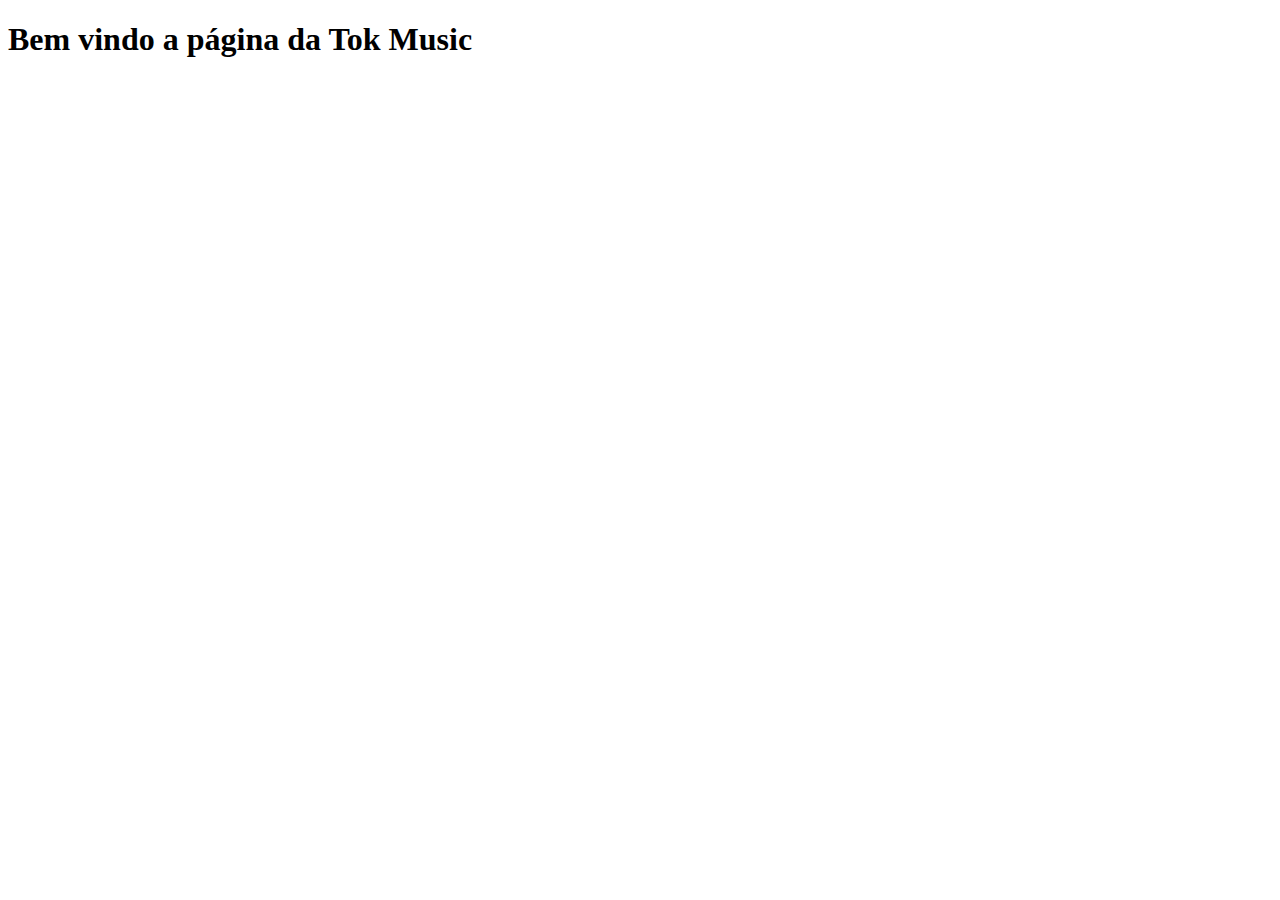
==== index.html @ aa16dbe3 "Projeto inicializado" ====
<!DOCTYPE html>
<html lang="pt-br">
<head>
    <meta charset="UTF-8">
    <meta http-equiv="X-UA-Compatible" content="IE=edge">
    <meta name="viewport" content="width=device-width, initial-scale=1.0">
    <title>Home | Tok Music</title>
</head>
<body>
    <h1>Bem vindo a página da Tok Music</h1>
</body>
</html>
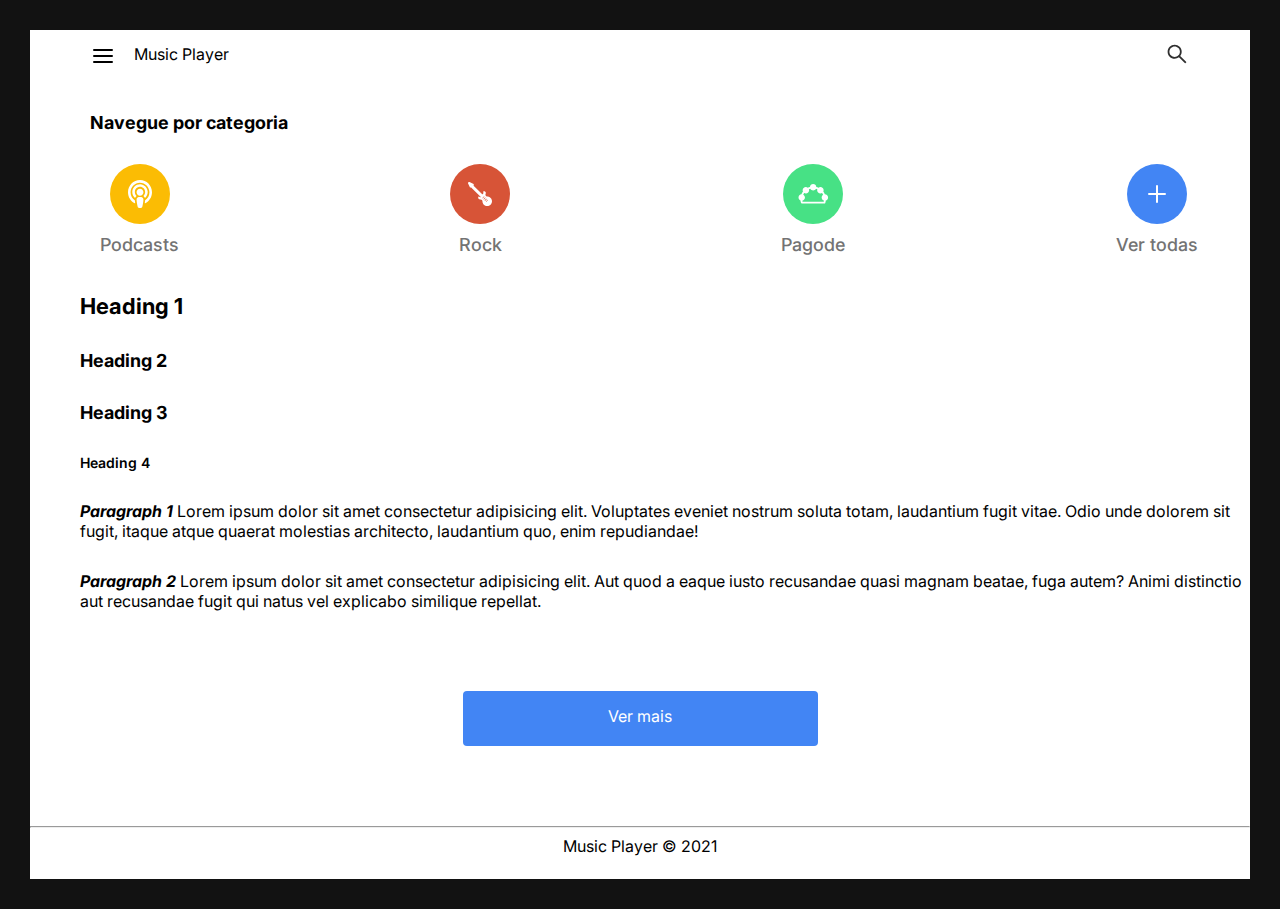
==== commit 29d95cd0: "feat: add codigo" ====
--- a/index.html
+++ b/index.html
@@ -1,12 +1,60 @@
 <!DOCTYPE html>
 <html lang="pt-br">
 <head>
+    <link rel="stylesheet" href="styles/pages/index.css">
     <meta charset="UTF-8">
     <meta http-equiv="X-UA-Compatible" content="IE=edge">
     <meta name="viewport" content="width=device-width, initial-scale=1.0">
     <title>Home | Tok Music</title>
 </head>
 <body>
-    <h1>Bem vindo a página da Tok Music</h1>
+    
+    <div class="menu-bar">
+        <div class="logo">
+            <img src="./assets/icons/btn-lista.svg" alt="">
+            <p class="status-bar__time">Music Player</p>
+        </div>
+        <div class="menu-bar__icons">
+            <img src="./assets/icons/search.svg" alt="Pesquisa">        
+        </div>
+    </div>
+    <h2 id="text">Navegue por categoria</h2>
+    <!-- Nv bar do rodape -->
+    <div class="bottom-navbar__background">
+    <div class="bottom-navbar">
+        <div class="bottom-navbar__icon">
+            <!-- icones -->
+            <img src="./assets/icons/podcaste.svg" alt="Podcaste">
+             <p class="bottom-navbar__text">Podcasts</p>
+         </div>
+         <div class="bottom-navbar__icon">
+             <img src="./assets/icons/rock.svg" alt="Rock">
+             <!-- icone -->
+            <p class="bottom-navbar__text">Rock</p></div>
+         <div class="bottom-navbar__icon"> 
+             <img src="./assets/icons/pagode.svg" alt="Pagode">
+             <!-- icone -->
+            <p class="bottom-navbar__text">Pagode</p></div>
+         <div class="bottom-navbar__icon"> 
+             <img src="./assets/icons/vertodas.svg" alt="ver todas">
+             <!-- icone -->
+            <p class="bottom-navbar__text">Ver todas</p></div>     
+        </div>
+          
+    </div>
+    <h1>Heading 1</h1>
+    <h3>Heading 2</h3>
+    <h3>Heading 3</h4>
+    <h5>Heading 4</h5>
+    <p class="espaco"><span><strong><em>Paragraph 1</em></strong></span> Lorem ipsum dolor sit amet consectetur adipisicing elit. Voluptates eveniet nostrum soluta totam, laudantium fugit vitae. Odio unde dolorem sit fugit, itaque atque quaerat molestias architecto, laudantium quo, enim repudiandae!</p>
+    <p class="espaco"><span><strong><em>Paragraph 2</em></strong></span> Lorem ipsum dolor sit amet consectetur adipisicing elit. Aut quod a eaque iusto recusandae quasi magnam beatae, fuga autem? Animi distinctio aut recusandae fugit qui natus vel explicabo similique repellat.</p>
+    <div id="botao"><p>Ver mais</p>
+           </div>
+           <hr>
+           <div class="container">
+            <p>Music Player &copy; 2021</p>
+        </div>
+    </div>
+    
 </body>
 </html>--- a/styles/pages/index.css
+++ b/styles/pages/index.css
@@ -0,0 +1,9 @@
+@import url(/utils/index.css);
+@import url(../components/menu-bar.css);
+@import url(../components/bottom-navbar.css);
+@import url(/utils/styles.css);
+@import url(/styles/components/botao.css);
+
+
+
+
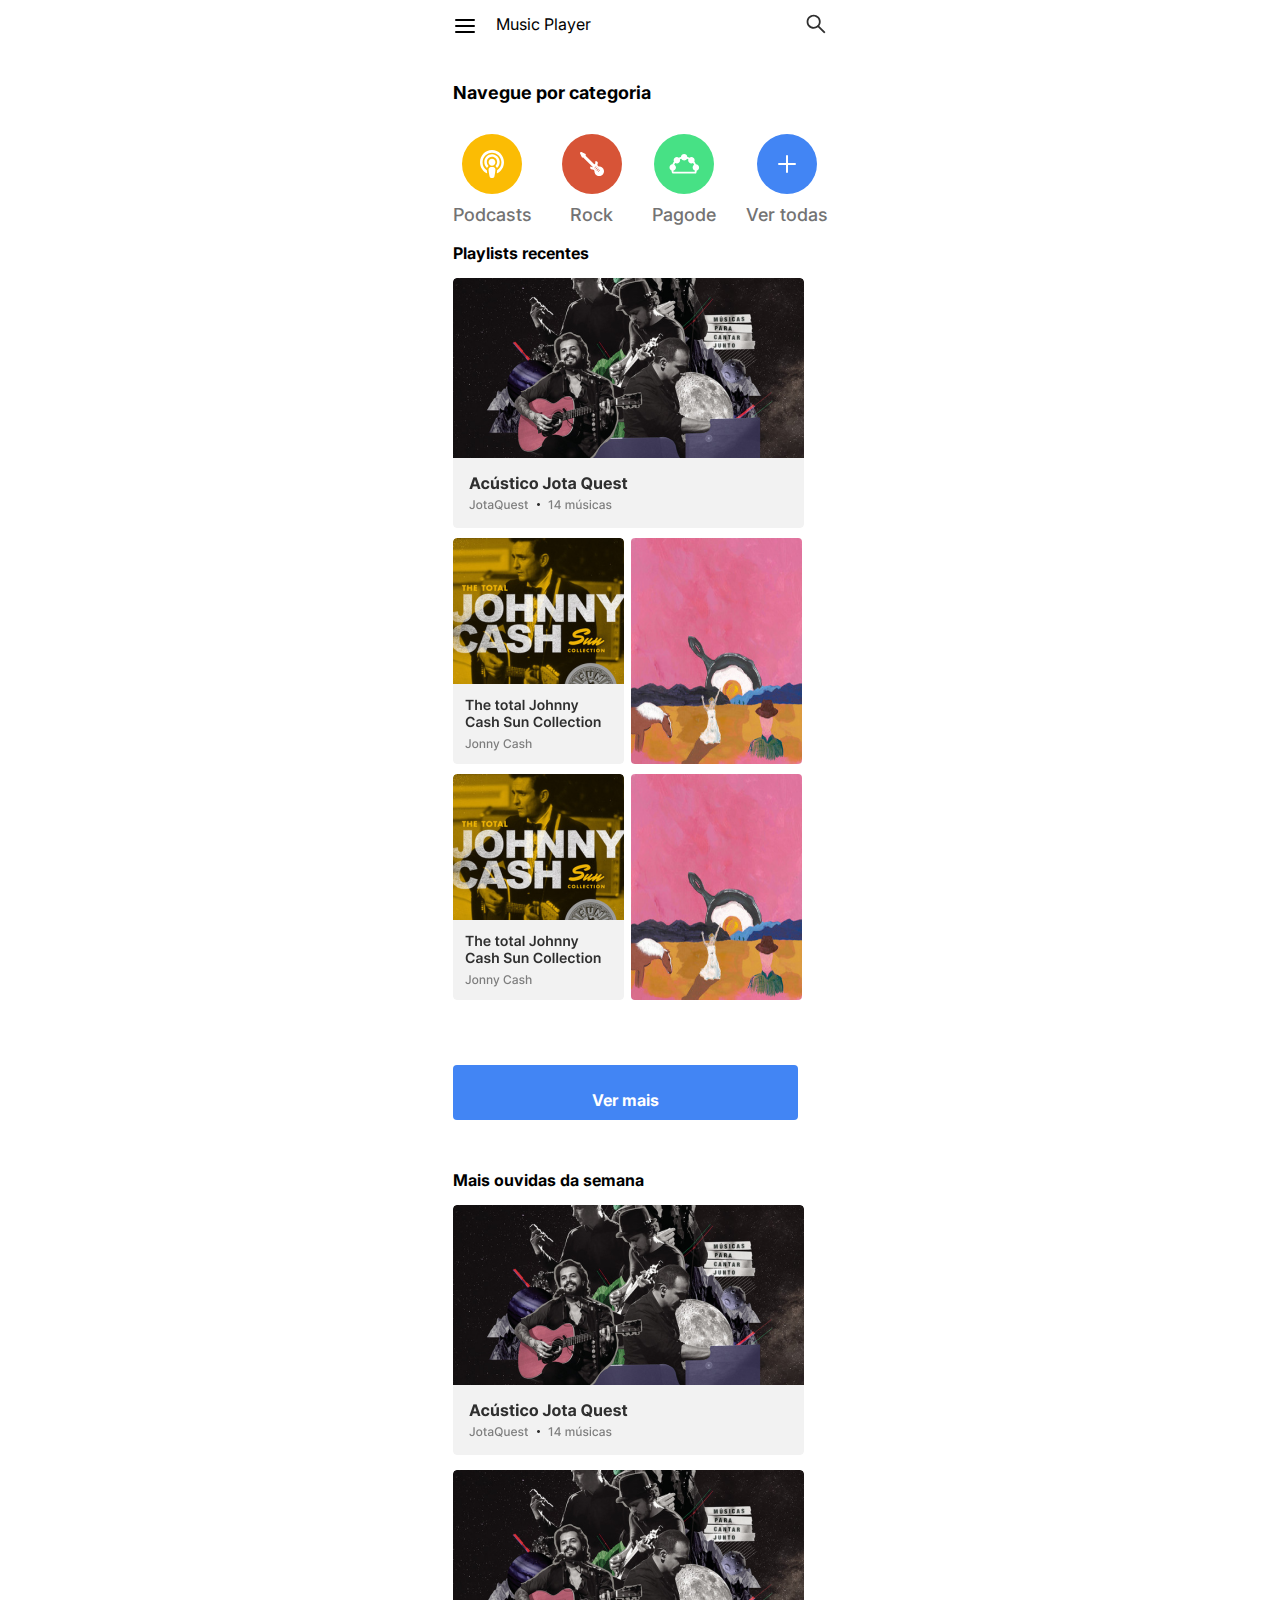
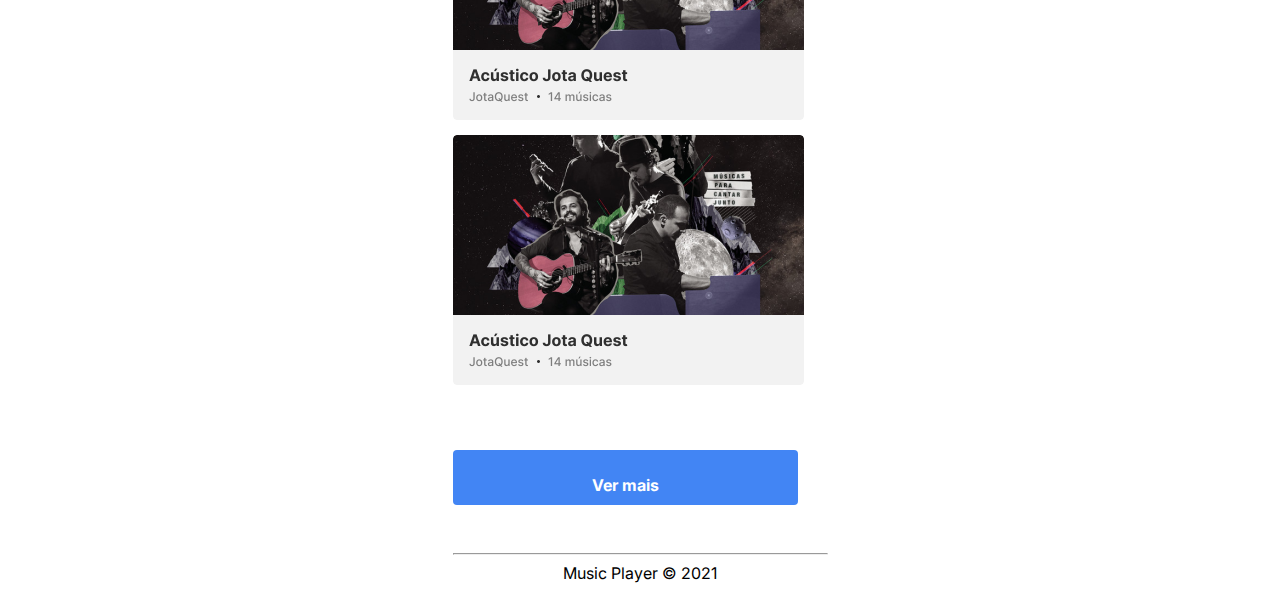
==== commit 7f82948a: "feat: add movies e components" ====
--- a/index.html
+++ b/index.html
@@ -8,7 +8,6 @@
     <title>Home | Tok Music</title>
 </head>
 <body>
-    
     <div class="menu-bar">
         <div class="logo">
             <img src="./assets/icons/btn-lista.svg" alt="">
@@ -42,19 +41,36 @@
         </div>
           
     </div>
-    <h1>Heading 1</h1>
-    <h3>Heading 2</h3>
-    <h3>Heading 3</h4>
-    <h5>Heading 4</h5>
-    <p class="espaco"><span><strong><em>Paragraph 1</em></strong></span> Lorem ipsum dolor sit amet consectetur adipisicing elit. Voluptates eveniet nostrum soluta totam, laudantium fugit vitae. Odio unde dolorem sit fugit, itaque atque quaerat molestias architecto, laudantium quo, enim repudiandae!</p>
-    <p class="espaco"><span><strong><em>Paragraph 2</em></strong></span> Lorem ipsum dolor sit amet consectetur adipisicing elit. Aut quod a eaque iusto recusandae quasi magnam beatae, fuga autem? Animi distinctio aut recusandae fugit qui natus vel explicabo similique repellat.</p>
-    <div id="botao"><p>Ver mais</p>
-           </div>
-           <hr>
-           <div class="container">
-            <p>Music Player &copy; 2021</p>
-        </div>
-    </div>
+    <div class="movie">  
+        <!-- plataforma movie normal -->
+        <div class="movie"  style="margin-bottom: 15px;">
+            <p>Playlists recentes</p>
+            <img  class="movie__img--big" src="./assets/images/Playlist Item.png" alt="Lucifer">
+            <img class="movie__img" src="./assets/images/Playlist Item Small.png" alt="The princises suwiter 3">
+            <img class="movie__img" src="./assets/images/image 9.png" alt="Oleture">
+            <img class="movie__img" src="./assets/images/Playlist Item Small.png" alt="Bifor 30">
+            <img class="movie__img" src="./assets/images/image 9.png" alt="Bifor 30">
+           
+       </div> 
+       <div id="botao"><p>Ver mais</p></div>
+      
+       
+        <!-- seção de filme big -->
+        <div class="movie"  style="margin-bottom: 15px;">
+            <p>Mais ouvidas da semana</p>
+            <img  class="movie__img--big" src="./assets/images/Playlist Item.png" alt="Lucifer">
+            <img class="movie__img--big" src="./assets/images/Playlist Item.png" alt="The princises suwiter 3">
+            <img class="movie__img--big" src="./assets/images/Playlist Item.png" alt="Oleture">
+            
+            
+     </div>
+            <div id="botao"><p>Ver mais</p></div>          
+         
+        </div> 
+        <hr>
+            <div class="container">
+            <p>Music Player &copy; 2021</p></div>
+   
     
 </body>
 </html>--- a/styles/pages/index.css
+++ b/styles/pages/index.css
@@ -3,6 +3,9 @@
 @import url(../components/bottom-navbar.css);
 @import url(/utils/styles.css);
 @import url(/styles/components/botao.css);
+@import url(../pages/index.css);
+@import url(../components/movie.css);
+@import url(../components/botao.css);
 
 
 
